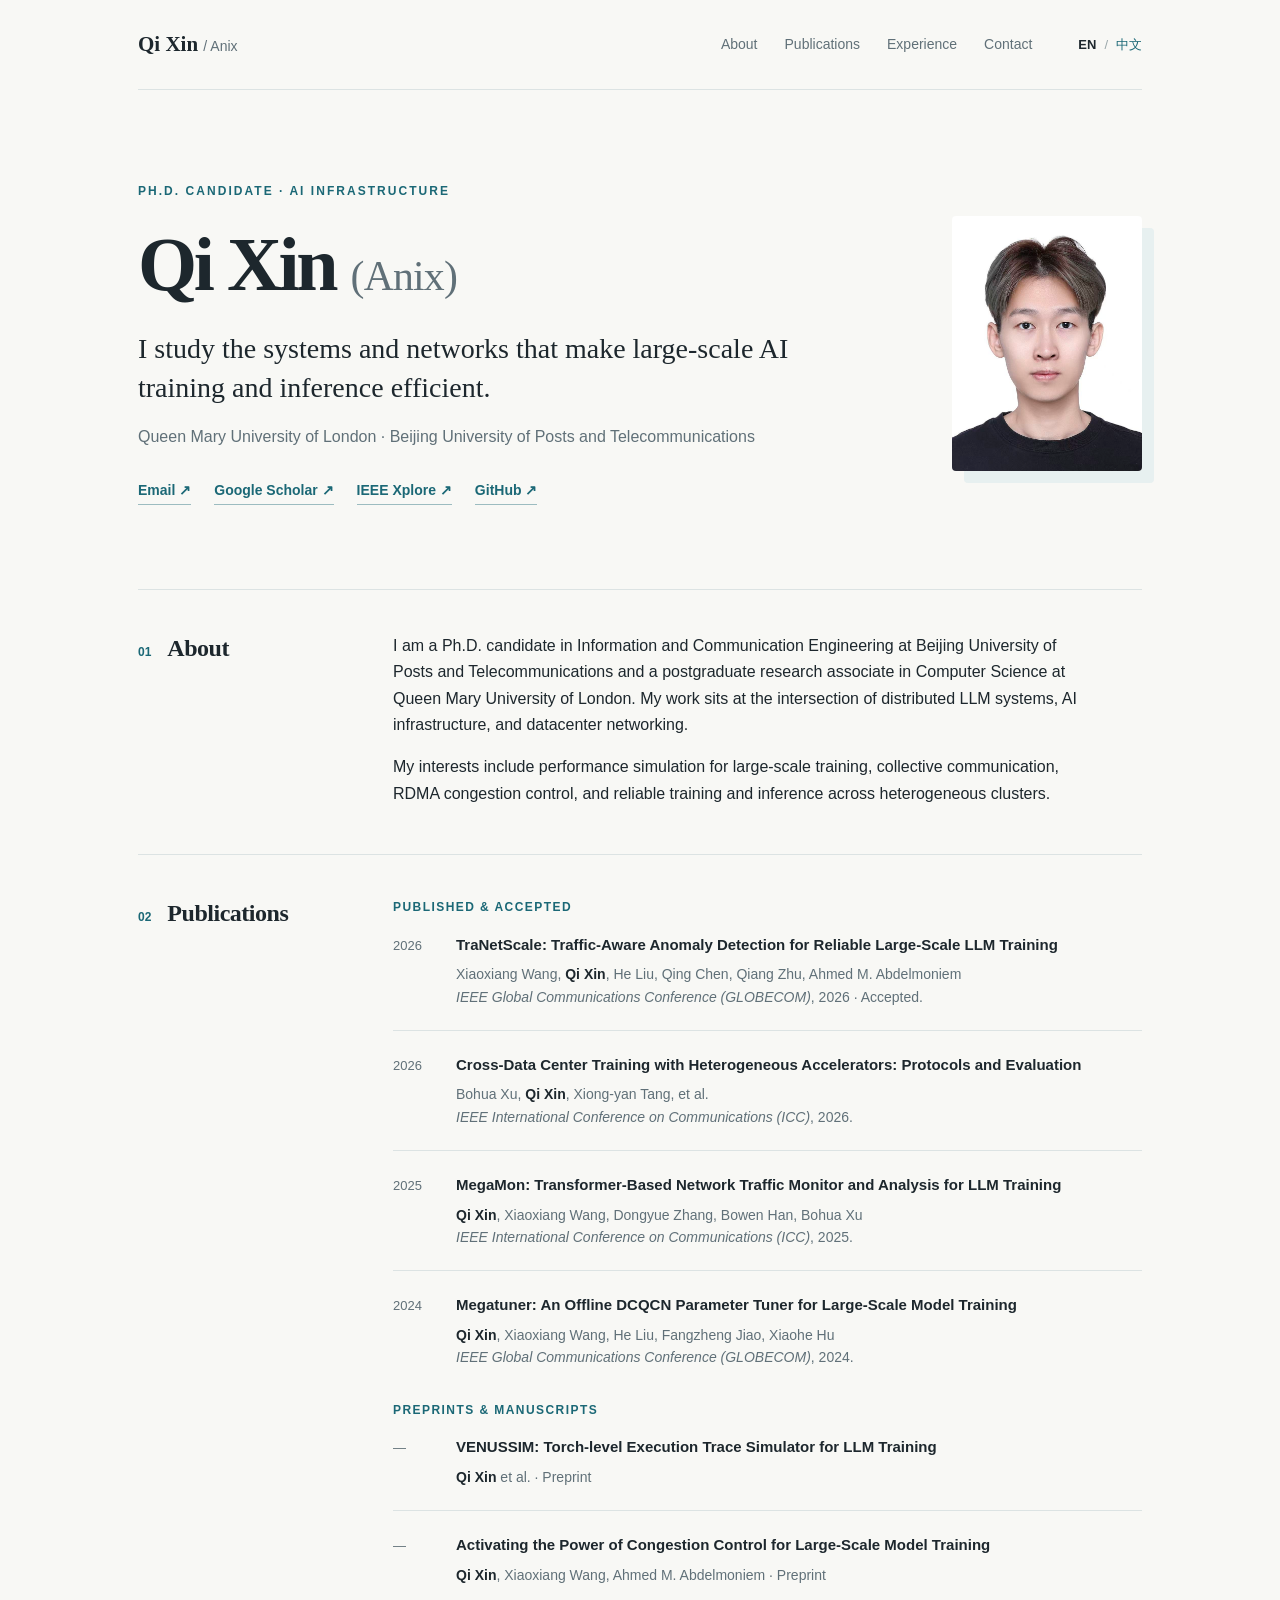
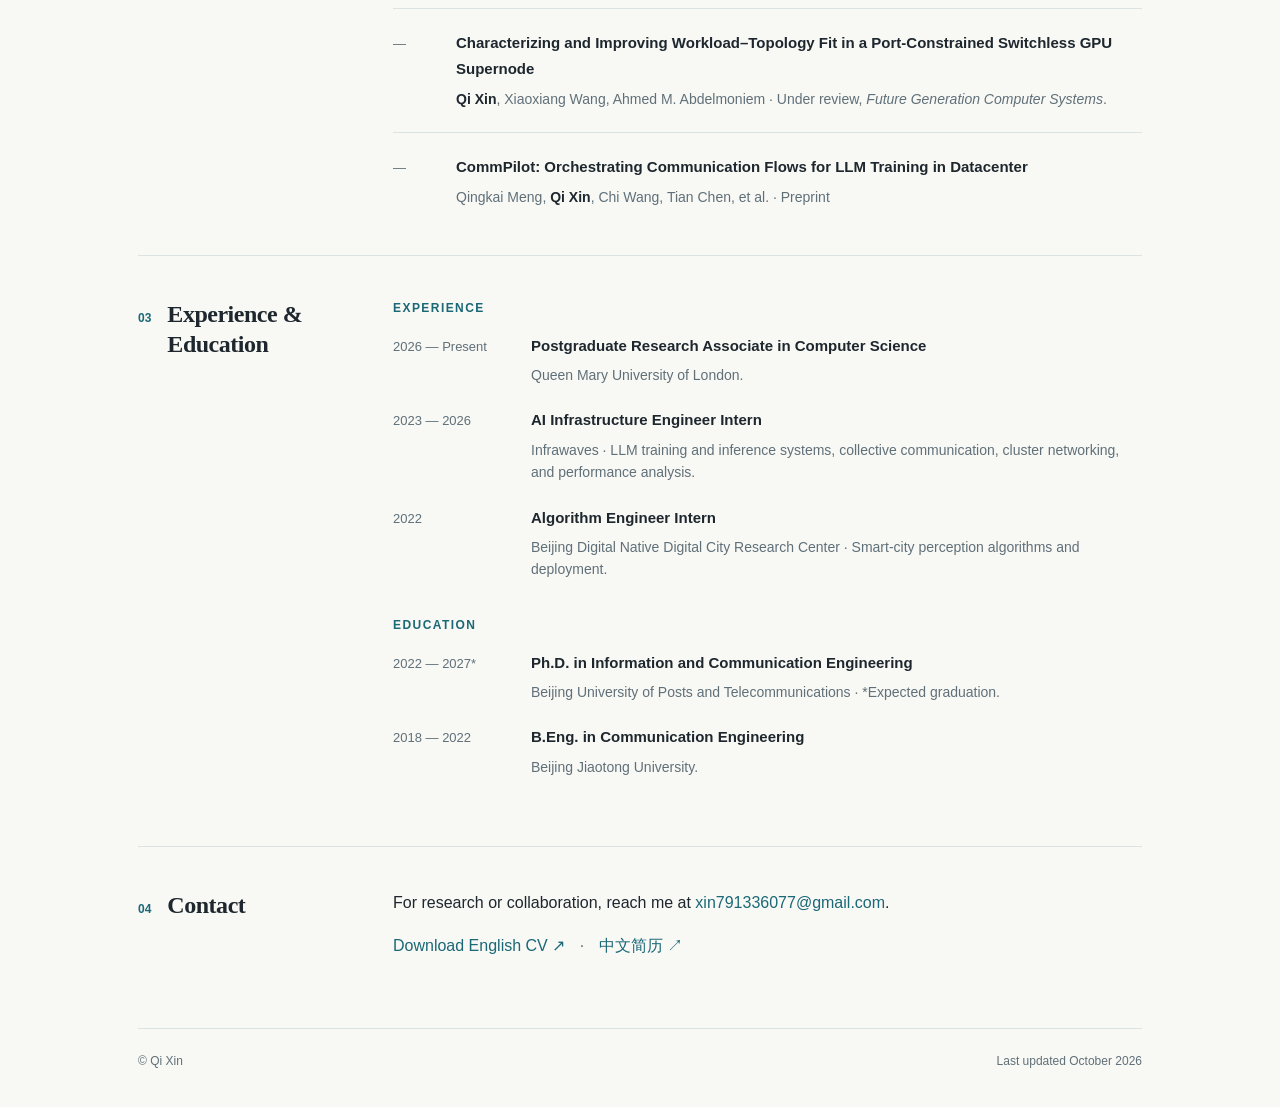
==== index.html @ e068585d "Update publication titles and add TraNetScale" ====
<!doctype html>
<html lang="en">
<head>
  <meta charset="utf-8">
  <meta name="viewport" content="width=device-width, initial-scale=1">
  <meta name="description" content="Qi Xin (Anix) — Ph.D. candidate working on distributed LLM systems, AI infrastructure, and datacenter networking.">
  <meta name="theme-color" content="#f8f8f5">
  <title>Qi Xin (Anix) · Academic Homepage</title>
  <link rel="stylesheet" href="styles.css">
  <link rel="alternate" hreflang="zh-CN" href="zh/">
</head>
<body>
  <div class="site-shell">
    <header class="site-header">
      <a class="wordmark" href="#top">Qi Xin <span>/ Anix</span></a>
      <nav aria-label="Main navigation">
        <a href="#about">About</a><a href="#publications">Publications</a><a href="#experience">Experience</a><a href="#contact">Contact</a>
      </nav>
      <div class="language" aria-label="Language"><span aria-current="page">EN</span><span class="divider">/</span><a href="zh/">中文</a></div>
    </header>

    <main id="top">
      <section class="hero" aria-labelledby="hero-title">
        <div class="hero-copy">
          <p class="eyebrow">Ph.D. Candidate · AI Infrastructure</p>
          <h1 id="hero-title">Qi Xin <span>(Anix)</span></h1>
          <p class="lead">I study the systems and networks that make large-scale AI training and inference efficient.</p>
          <p class="affiliation">Queen Mary University of London · Beijing University of Posts and Telecommunications</p>
          <div class="hero-links">
            <a href="mailto:xin791336077@gmail.com">Email <span aria-hidden="true">↗</span></a>
            <a href="https://scholar.google.com/citations?user=Y4ExJKsAAAAJ" target="_blank" rel="noopener noreferrer">Google Scholar <span aria-hidden="true">↗</span></a>
            <a href="https://ieeexplore.ieee.org/author/37402174200" target="_blank" rel="noopener noreferrer">IEEE Xplore <span aria-hidden="true">↗</span></a>
            <a href="https://github.com/xinqi1003" target="_blank" rel="noopener noreferrer">GitHub <span aria-hidden="true">↗</span></a>
          </div>
        </div>
        <img class="portrait" src="assets/profile_photo.jpg" alt="Portrait of Qi Xin" width="260" height="350">
      </section>

      <section id="about" class="content-section" aria-labelledby="about-title">
        <div class="section-label"><span>01</span><h2 id="about-title">About</h2></div>
        <div class="section-body prose">
          <p>I am a Ph.D. candidate in Information and Communication Engineering at Beijing University of Posts and Telecommunications and a postgraduate research associate in Computer Science at Queen Mary University of London. My work sits at the intersection of distributed LLM systems, AI infrastructure, and datacenter networking.</p>
          <p>My interests include performance simulation for large-scale training, collective communication, RDMA congestion control, and reliable training and inference across heterogeneous clusters.</p>
        </div>
      </section>

      <section id="publications" class="content-section" aria-labelledby="publications-title">
        <div class="section-label"><span>02</span><h2 id="publications-title">Publications</h2></div>
        <div class="section-body">
          <h3 class="subheading">Published &amp; accepted</h3>
          <ol class="publication-list">
            <li><span class="publication-year">2026</span><div><strong>TraNetScale: Traffic-Aware Anomaly Detection for Reliable Large-Scale LLM Training</strong><p>Xiaoxiang Wang, <b>Qi Xin</b>, He Liu, Qing Chen, Qiang Zhu, Ahmed M. Abdelmoniem<br><em>IEEE Global Communications Conference (GLOBECOM)</em>, 2026 · Accepted.</p></div></li>
            <li><span class="publication-year">2026</span><div><strong>Cross-Data Center Training with Heterogeneous Accelerators: Protocols and Evaluation</strong><p>Bohua Xu, <b>Qi Xin</b>, Xiong-yan Tang, et al.<br><em>IEEE International Conference on Communications (ICC)</em>, 2026.</p></div></li>
            <li><span class="publication-year">2025</span><div><strong>MegaMon: Transformer-Based Network Traffic Monitor and Analysis for LLM Training</strong><p><b>Qi Xin</b>, Xiaoxiang Wang, Dongyue Zhang, Bowen Han, Bohua Xu<br><em>IEEE International Conference on Communications (ICC)</em>, 2025.</p></div></li>
            <li><span class="publication-year">2024</span><div><strong>Megatuner: An Offline DCQCN Parameter Tuner for Large-Scale Model Training</strong><p><b>Qi Xin</b>, Xiaoxiang Wang, He Liu, Fangzheng Jiao, Xiaohe Hu<br><em>IEEE Global Communications Conference (GLOBECOM)</em>, 2024.</p></div></li>
          </ol>
          <h3 class="subheading">Preprints &amp; manuscripts</h3>
          <ol class="publication-list">
            <li><span class="publication-year">—</span><div><strong>VENUSSIM: Torch-level Execution Trace Simulator for LLM Training</strong><p><b>Qi Xin</b> et al. · Preprint</p></div></li>
            <li><span class="publication-year">—</span><div><strong>Activating the Power of Congestion Control for Large-Scale Model Training</strong><p><b>Qi Xin</b>, Xiaoxiang Wang, Ahmed M. Abdelmoniem · Preprint</p></div></li>
            <li><span class="publication-year">—</span><div><strong>Characterizing and Improving Workload–Topology Fit in a Port-Constrained Switchless GPU Supernode</strong><p><b>Qi Xin</b>, Xiaoxiang Wang, Ahmed M. Abdelmoniem · Under review, <em>Future Generation Computer Systems</em>.</p></div></li>
            <li><span class="publication-year">—</span><div><strong>CommPilot: Orchestrating Communication Flows for LLM Training in Datacenter</strong><p>Qingkai Meng, <b>Qi Xin</b>, Chi Wang, Tian Chen, et al. · Preprint</p></div></li>
          </ol>
        </div>
      </section>

      <section id="experience" class="content-section" aria-labelledby="experience-title">
        <div class="section-label"><span>03</span><h2 id="experience-title">Experience &amp; Education</h2></div>
        <div class="section-body timeline">
          <h3 class="subheading">Experience</h3>
          <div class="timeline-item"><span class="date">2026 — Present</span><div><strong>Postgraduate Research Associate in Computer Science</strong><p>Queen Mary University of London.</p></div></div>
          <div class="timeline-item"><span class="date">2023 — 2026</span><div><strong>AI Infrastructure Engineer Intern</strong><p>Infrawaves · LLM training and inference systems, collective communication, cluster networking, and performance analysis.</p></div></div>
          <div class="timeline-item"><span class="date">2022</span><div><strong>Algorithm Engineer Intern</strong><p>Beijing Digital Native Digital City Research Center · Smart-city perception algorithms and deployment.</p></div></div>
          <h3 class="subheading education-heading">Education</h3>
          <div class="timeline-item"><span class="date">2022 — 2027*</span><div><strong>Ph.D. in Information and Communication Engineering</strong><p>Beijing University of Posts and Telecommunications · *Expected graduation.</p></div></div>
          <div class="timeline-item"><span class="date">2018 — 2022</span><div><strong>B.Eng. in Communication Engineering</strong><p>Beijing Jiaotong University.</p></div></div>
        </div>
      </section>

      <section id="contact" class="content-section contact-section" aria-labelledby="contact-title">
        <div class="section-label"><span>04</span><h2 id="contact-title">Contact</h2></div>
        <div class="section-body prose"><p>For research or collaboration, reach me at <a href="mailto:xin791336077@gmail.com">xin791336077@gmail.com</a>.</p><p><a href="assets/Qi_Xin_CV.pdf" download>Download English CV ↗</a> <span class="link-separator">·</span> <a href="assets/CV_CN.pdf" download>中文简历 ↗</a></p></div>
      </section>
    </main>

    <footer><span>© Qi Xin</span><span>Last updated October 2026</span></footer>
  </div>
</body>
</html>
---- styles.css ----
:root{--paper:#f8f8f5;--ink:#1d272d;--muted:#607078;--line:#dce3e3;--accent:#1b6876;--accent-light:#e7f0f0}
*{box-sizing:border-box}
html{scroll-behavior:smooth}
body{margin:0;background:var(--paper);color:var(--ink);font-family:Inter,"Segoe UI","PingFang SC","Microsoft YaHei",sans-serif;font-size:16px;line-height:1.65;-webkit-font-smoothing:antialiased}
a{color:var(--accent);text-decoration:none;text-underline-offset:4px}
a:hover{text-decoration:underline}
a:focus-visible{outline:2px solid var(--accent);outline-offset:4px;border-radius:2px}
.site-shell{max-width:1100px;margin:auto;padding:0 48px}
.site-header{min-height:90px;display:flex;align-items:center;gap:42px;border-bottom:1px solid var(--line)}
.wordmark{font-family:Georgia,"Noto Serif SC","Songti SC",serif;font-size:21px;font-weight:700;color:var(--ink);white-space:nowrap}.wordmark span{font-family:Inter,"Segoe UI",sans-serif;color:var(--muted);font-size:14px;font-weight:400}
nav{display:flex;gap:27px;margin-left:auto}nav a{color:var(--muted);font-size:14px}.language{display:flex;align-items:center;gap:8px;margin-left:4px;font-size:13px;white-space:nowrap}.language span[aria-current]{font-weight:700;color:var(--ink)}.divider{color:#9aa7aa}
.hero{display:grid;grid-template-columns:minmax(0,1fr) 190px;gap:55px;align-items:center;padding:92px 0 84px}.eyebrow{text-transform:uppercase;letter-spacing:.17em;font-size:12px;font-weight:700;color:var(--accent);margin:0 0 20px}.hero h1{font-family:Georgia,"Noto Serif SC","Songti SC",serif;font-size:clamp(48px,6vw,76px);line-height:1.12;letter-spacing:-.045em;margin:0 0 22px}.hero h1 span{font-size:.55em;letter-spacing:-.02em;font-weight:400;color:var(--muted);white-space:nowrap}.lead{font-family:Georgia,"Noto Serif SC","Songti SC",serif;font-size:clamp(21px,2.5vw,28px);line-height:1.4;max-width:680px;margin:0 0 17px}.affiliation{color:var(--muted);margin:0 0 28px}.hero-links{display:flex;flex-wrap:wrap;gap:11px 23px;font-size:14px;font-weight:600}.hero-links a{border-bottom:1px solid #9cbcc0;padding-bottom:2px}.portrait{width:190px;height:255px;object-fit:cover;object-position:center 25%;border-radius:4px;box-shadow:12px 12px 0 var(--accent-light)}
.content-section{display:grid;grid-template-columns:210px minmax(0,1fr);gap:45px;padding:43px 0 47px;border-top:1px solid var(--line);scroll-margin-top:22px}.section-label{display:flex;align-items:baseline;gap:16px}.section-label>span{font-size:12px;color:var(--accent);font-weight:700}.section-label h2{font-family:Georgia,"Noto Serif SC","Songti SC",serif;font-size:24px;line-height:1.25;letter-spacing:-.02em;margin:0}.section-body{min-width:0}.prose p{max-width:690px;margin:0 0 16px}.prose p:last-child{margin-bottom:0}.subheading{font-size:12px;text-transform:uppercase;letter-spacing:.12em;color:var(--accent);margin:0 0 14px}.publication-list{list-style:none;margin:0 0 32px;padding:0}.publication-list:last-child{margin-bottom:0}.publication-list li{display:grid;grid-template-columns:46px minmax(0,1fr);gap:17px;padding:0 0 22px;margin-bottom:21px;border-bottom:1px solid var(--line)}.publication-list li:last-child{border-bottom:0;margin-bottom:0;padding-bottom:0}.publication-year,.date{font-size:13px;color:var(--muted);padding-top:3px}.publication-list strong,.timeline-item strong{font-size:15px;line-height:1.45}.publication-list p,.timeline-item p{font-size:14px;color:var(--muted);line-height:1.6;margin:5px 0 0}.publication-list b{color:var(--ink)}.timeline-item{display:grid;grid-template-columns:120px minmax(0,1fr);gap:18px;margin-bottom:21px}.education-heading{margin-top:35px}.link-separator{color:var(--muted);padding:0 10px}.contact-section{padding-bottom:69px}footer{display:flex;justify-content:space-between;gap:20px;padding:23px 0 35px;border-top:1px solid var(--line);color:var(--muted);font-size:12px}
@media(max-width:760px){.site-shell{padding:0 23px}.site-header{min-height:74px;flex-wrap:wrap;column-gap:12px;row-gap:0;padding:13px 0}.wordmark{font-size:19px}nav{order:3;overflow-x:auto;width:100%;gap:22px;margin:9px 0 0;padding-bottom:2px}nav a{white-space:nowrap}.language{margin-left:auto}.hero{grid-template-columns:minmax(0,1fr) 100px;gap:22px;padding:67px 0 56px}.hero h1{font-size:clamp(39px,8vw,58px)}.hero h1 span{display:block;font-size:.44em;margin-top:6px}.lead{font-size:20px}.portrait{width:100px;height:135px;box-shadow:6px 6px 0 var(--accent-light)}.content-section{grid-template-columns:1fr;gap:20px;padding:33px 0 39px}.section-label h2{font-size:22px}}
@media(max-width:480px){.hero{grid-template-columns:1fr}.portrait{grid-row:1;width:94px;height:120px;justify-self:start}.hero h1 span{display:inline;font-size:.5em}.hero-links{gap:8px 18px}.timeline-item{grid-template-columns:1fr;gap:2px}.publication-list li{grid-template-columns:40px 1fr;gap:12px}footer{flex-direction:column;gap:4px}}
@media(prefers-reduced-motion:reduce){html{scroll-behavior:auto}}
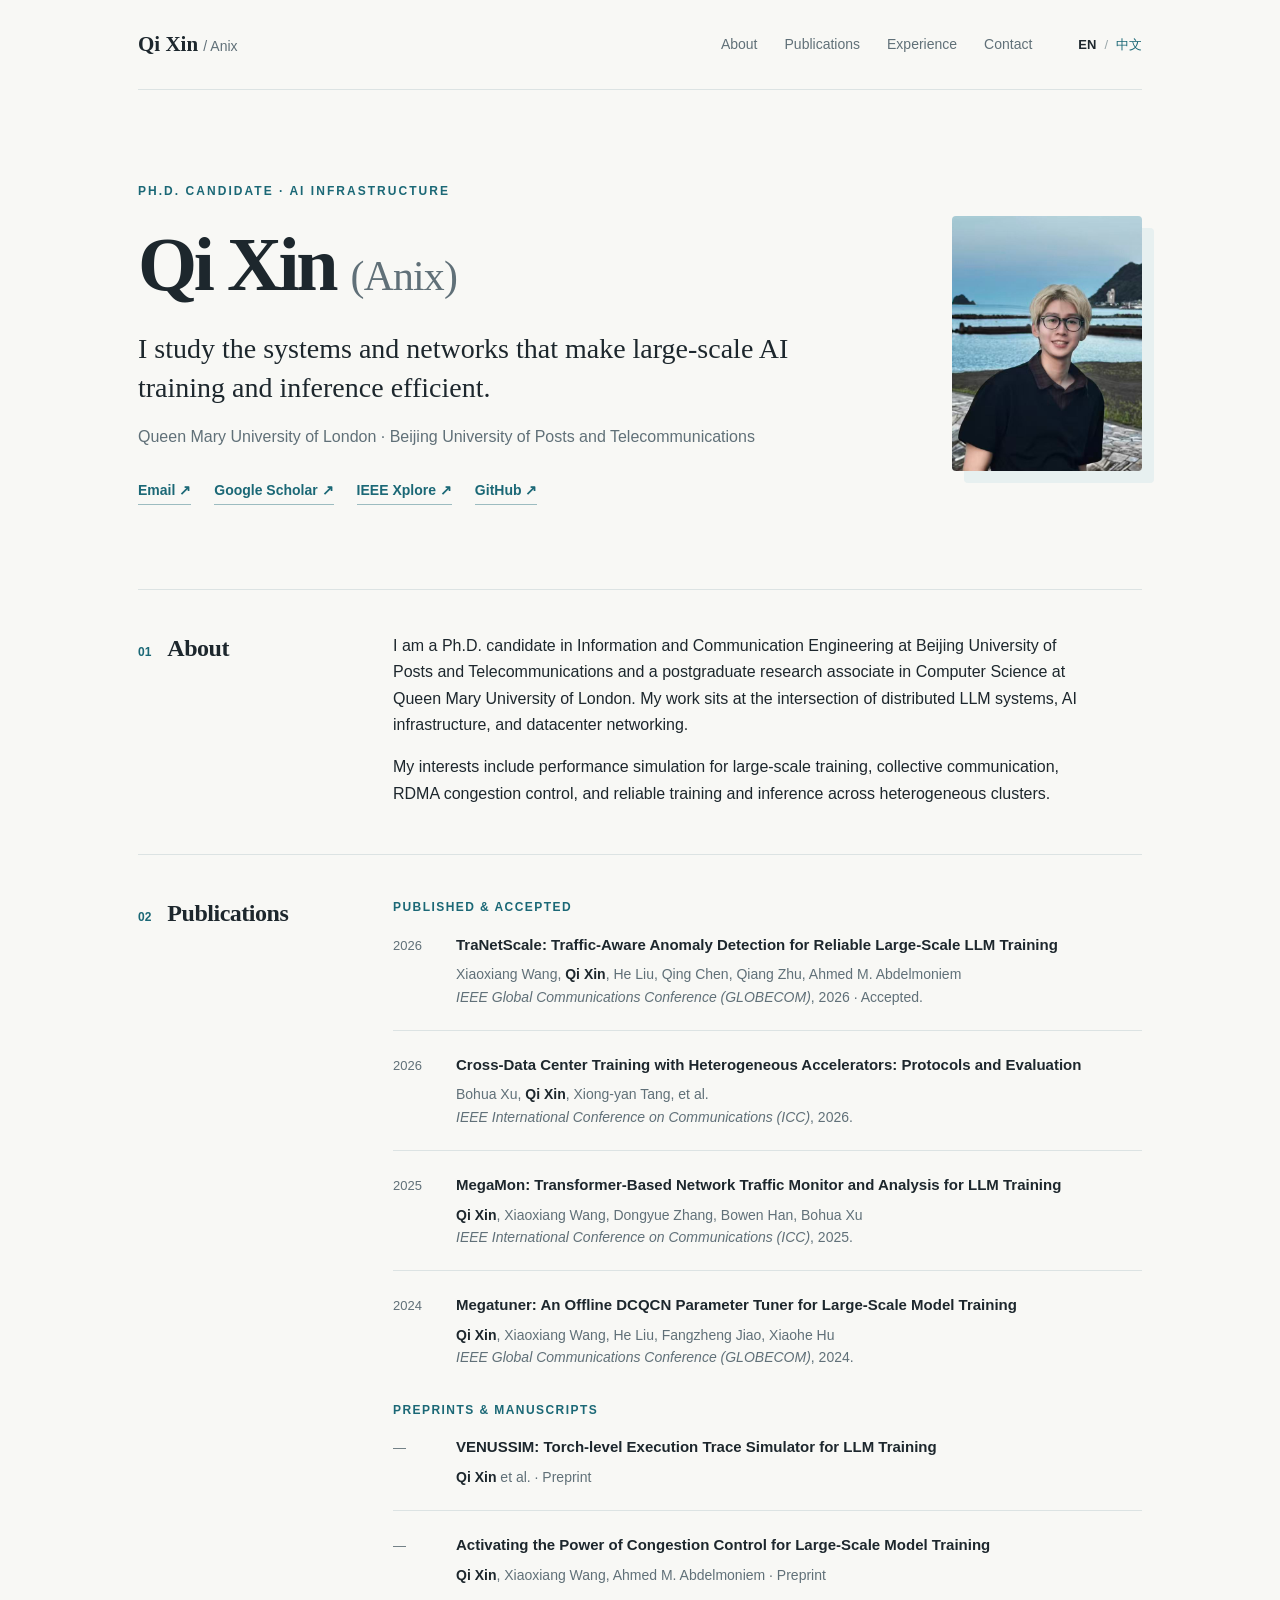
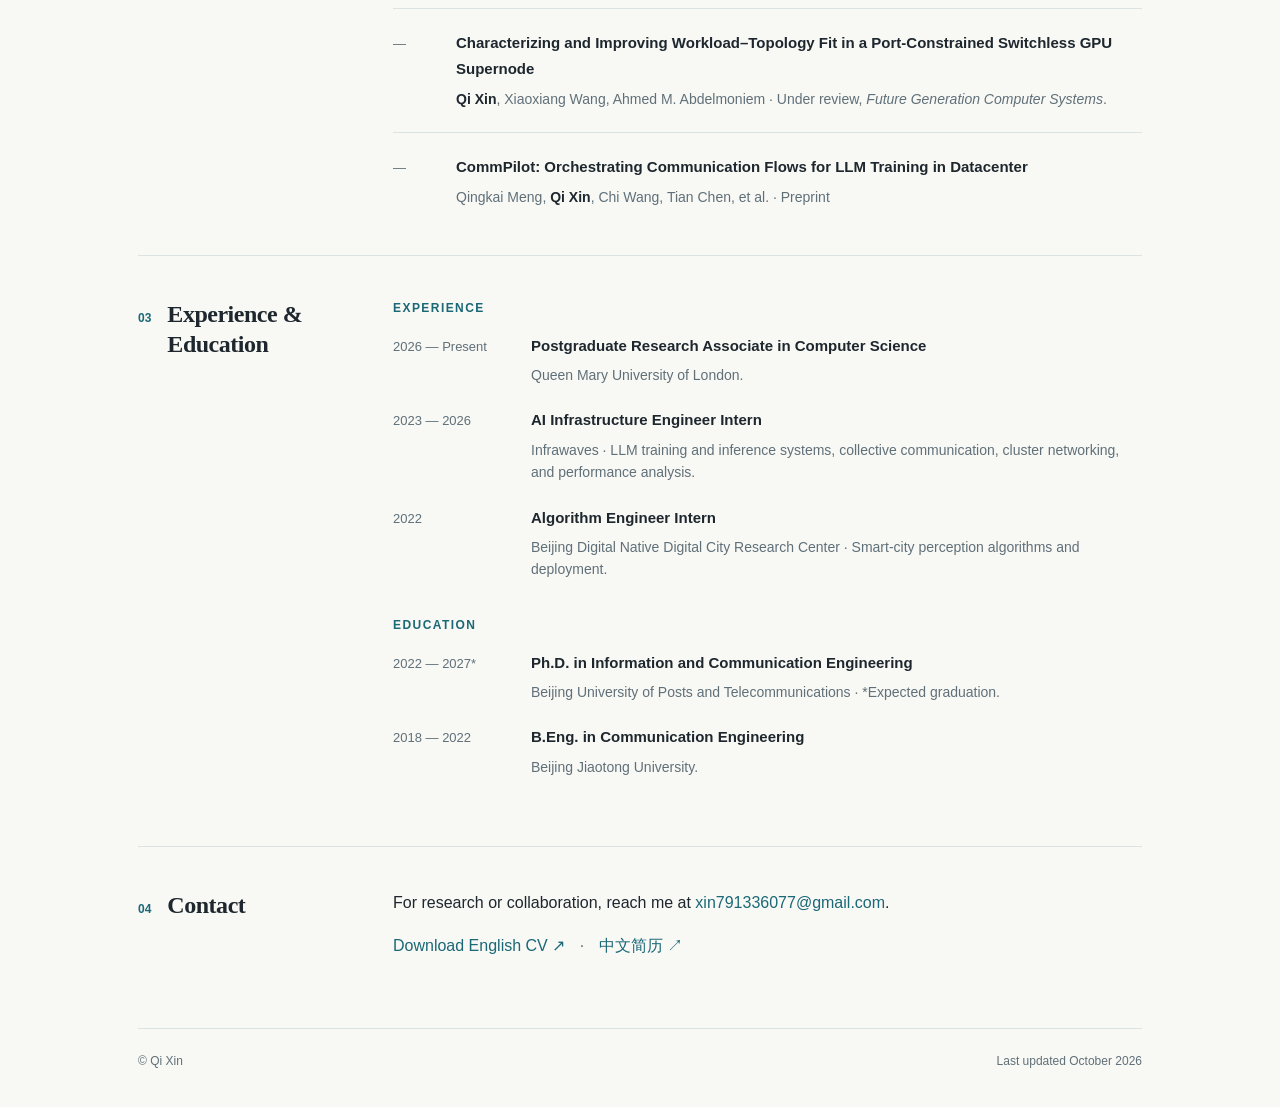
==== commit 16fa0d97: "Update homepage portrait" ====
--- a/index.html
+++ b/index.html
@@ -33,7 +33,7 @@
             <a href="https://github.com/xinqi1003" target="_blank" rel="noopener noreferrer">GitHub <span aria-hidden="true">↗</span></a>
           </div>
         </div>
-        <img class="portrait" src="assets/profile_photo.jpg" alt="Portrait of Qi Xin" width="260" height="350">
+        <div class="portrait-frame"><img class="portrait" src="assets/profile_photo.jpg?v=20261005" alt="Portrait of Qi Xin" width="260" height="350"></div>
       </section>
 
       <section id="about" class="content-section" aria-labelledby="about-title">
--- a/styles.css
+++ b/styles.css
@@ -14,3 +14,7 @@
 @media(max-width:760px){.site-shell{padding:0 23px}.site-header{min-height:74px;flex-wrap:wrap;column-gap:12px;row-gap:0;padding:13px 0}.wordmark{font-size:19px}nav{order:3;overflow-x:auto;width:100%;gap:22px;margin:9px 0 0;padding-bottom:2px}nav a{white-space:nowrap}.language{margin-left:auto}.hero{grid-template-columns:minmax(0,1fr) 100px;gap:22px;padding:67px 0 56px}.hero h1{font-size:clamp(39px,8vw,58px)}.hero h1 span{display:block;font-size:.44em;margin-top:6px}.lead{font-size:20px}.portrait{width:100px;height:135px;box-shadow:6px 6px 0 var(--accent-light)}.content-section{grid-template-columns:1fr;gap:20px;padding:33px 0 39px}.section-label h2{font-size:22px}}
 @media(max-width:480px){.hero{grid-template-columns:1fr}.portrait{grid-row:1;width:94px;height:120px;justify-self:start}.hero h1 span{display:inline;font-size:.5em}.hero-links{gap:8px 18px}.timeline-item{grid-template-columns:1fr;gap:2px}.publication-list li{grid-template-columns:40px 1fr;gap:12px}footer{flex-direction:column;gap:4px}}
 @media(prefers-reduced-motion:reduce){html{scroll-behavior:auto}}
+.portrait-frame{width:190px;height:255px;overflow:hidden;border-radius:4px;box-shadow:12px 12px 0 var(--accent-light)}
+.portrait-frame .portrait{display:block;width:100%;height:100%;object-fit:cover;object-position:center;transform:scale(1.55);transform-origin:50% 42%;border-radius:0;box-shadow:none}
+@media(max-width:760px){.portrait-frame{width:100px;height:135px;box-shadow:6px 6px 0 var(--accent-light)}}
+@media(max-width:480px){.portrait-frame{grid-row:1;width:94px;height:120px;justify-self:start}}
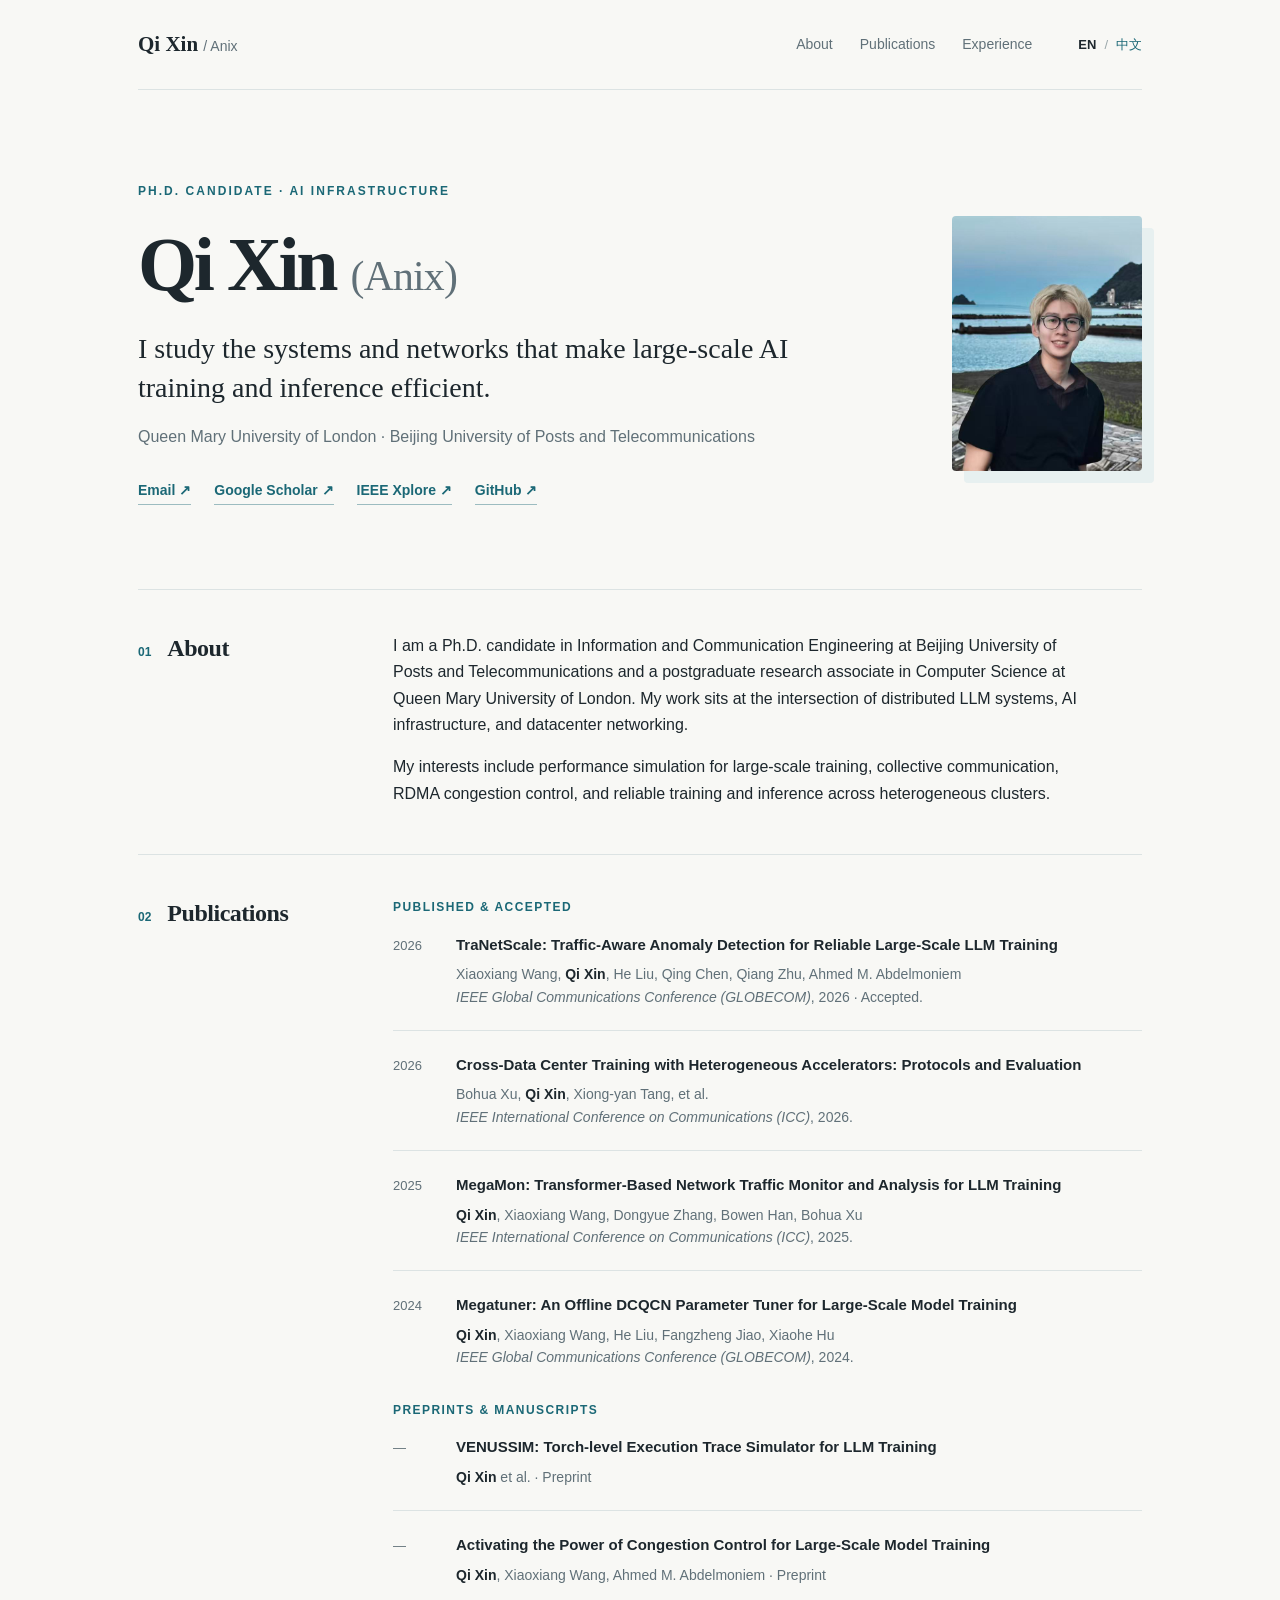
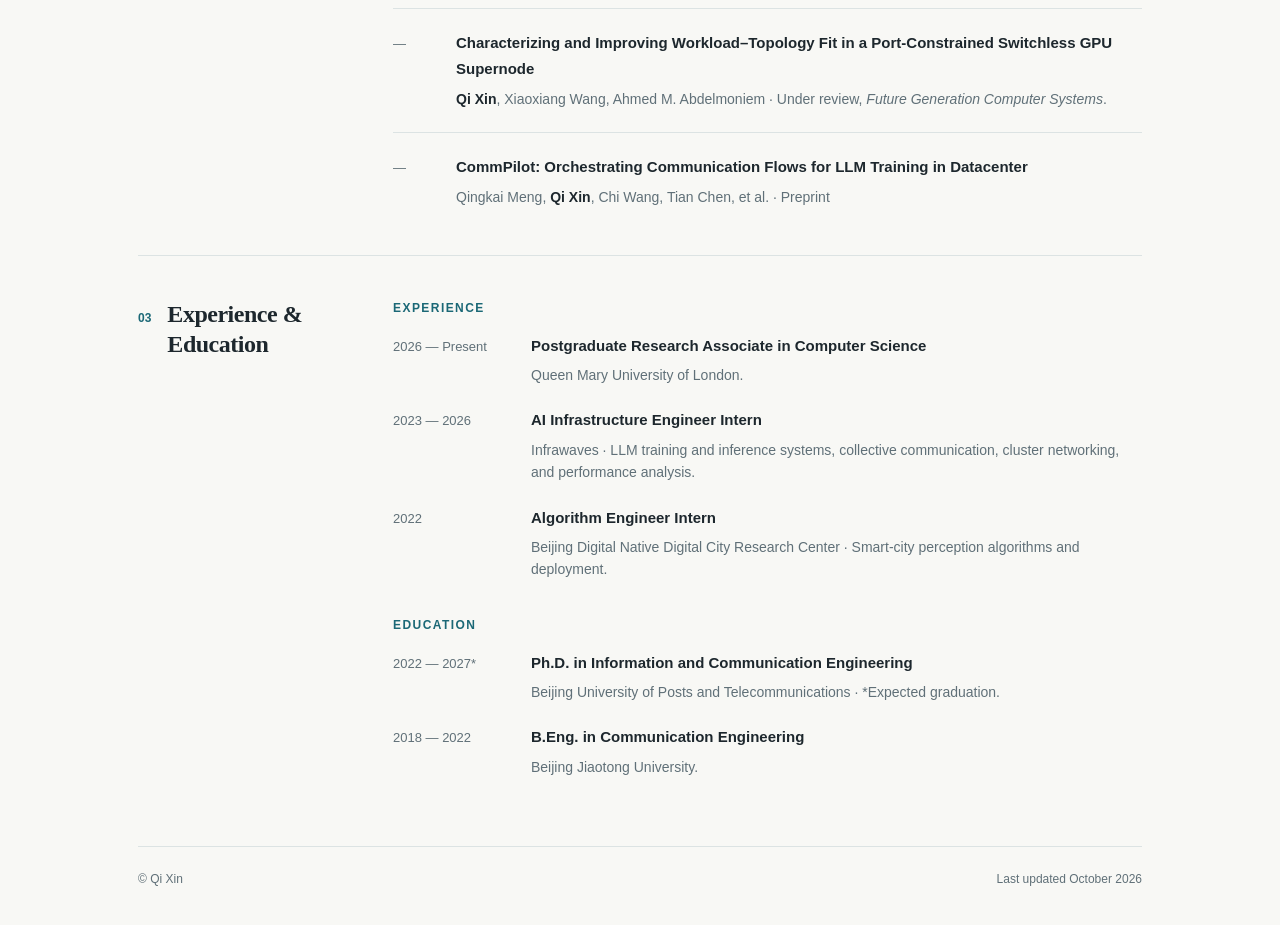
==== commit b4835f40: "Remove contact section from homepage" ====
--- a/index.html
+++ b/index.html
@@ -14,7 +14,7 @@
     <header class="site-header">
       <a class="wordmark" href="#top">Qi Xin <span>/ Anix</span></a>
       <nav aria-label="Main navigation">
-        <a href="#about">About</a><a href="#publications">Publications</a><a href="#experience">Experience</a><a href="#contact">Contact</a>
+        <a href="#about">About</a><a href="#publications">Publications</a><a href="#experience">Experience</a>
       </nav>
       <div class="language" aria-label="Language"><span aria-current="page">EN</span><span class="divider">/</span><a href="zh/">中文</a></div>
     </header>
@@ -77,10 +77,6 @@
         </div>
       </section>
 
-      <section id="contact" class="content-section contact-section" aria-labelledby="contact-title">
-        <div class="section-label"><span>04</span><h2 id="contact-title">Contact</h2></div>
-        <div class="section-body prose"><p>For research or collaboration, reach me at <a href="mailto:xin791336077@gmail.com">xin791336077@gmail.com</a>.</p><p><a href="assets/Qi_Xin_CV.pdf" download>Download English CV ↗</a> <span class="link-separator">·</span> <a href="assets/CV_CN.pdf" download>中文简历 ↗</a></p></div>
-      </section>
     </main>
 
     <footer><span>© Qi Xin</span><span>Last updated October 2026</span></footer>
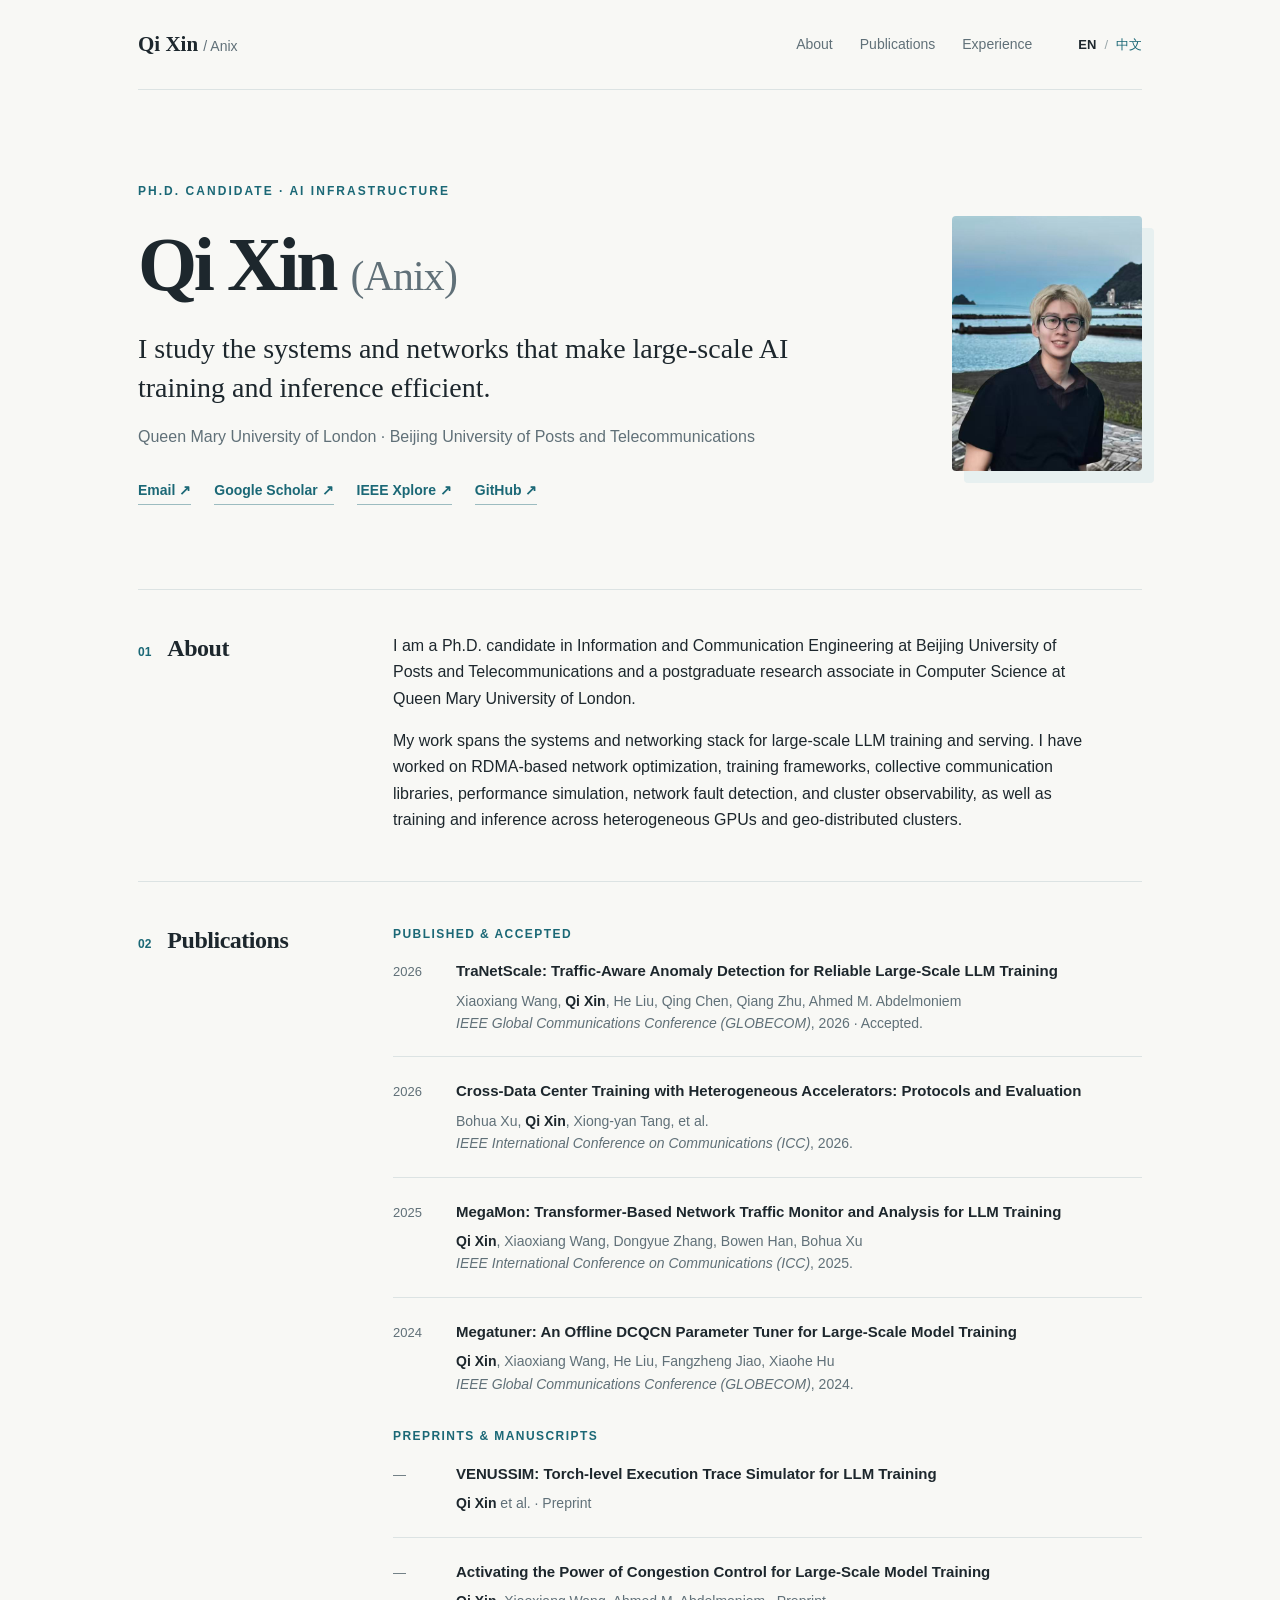
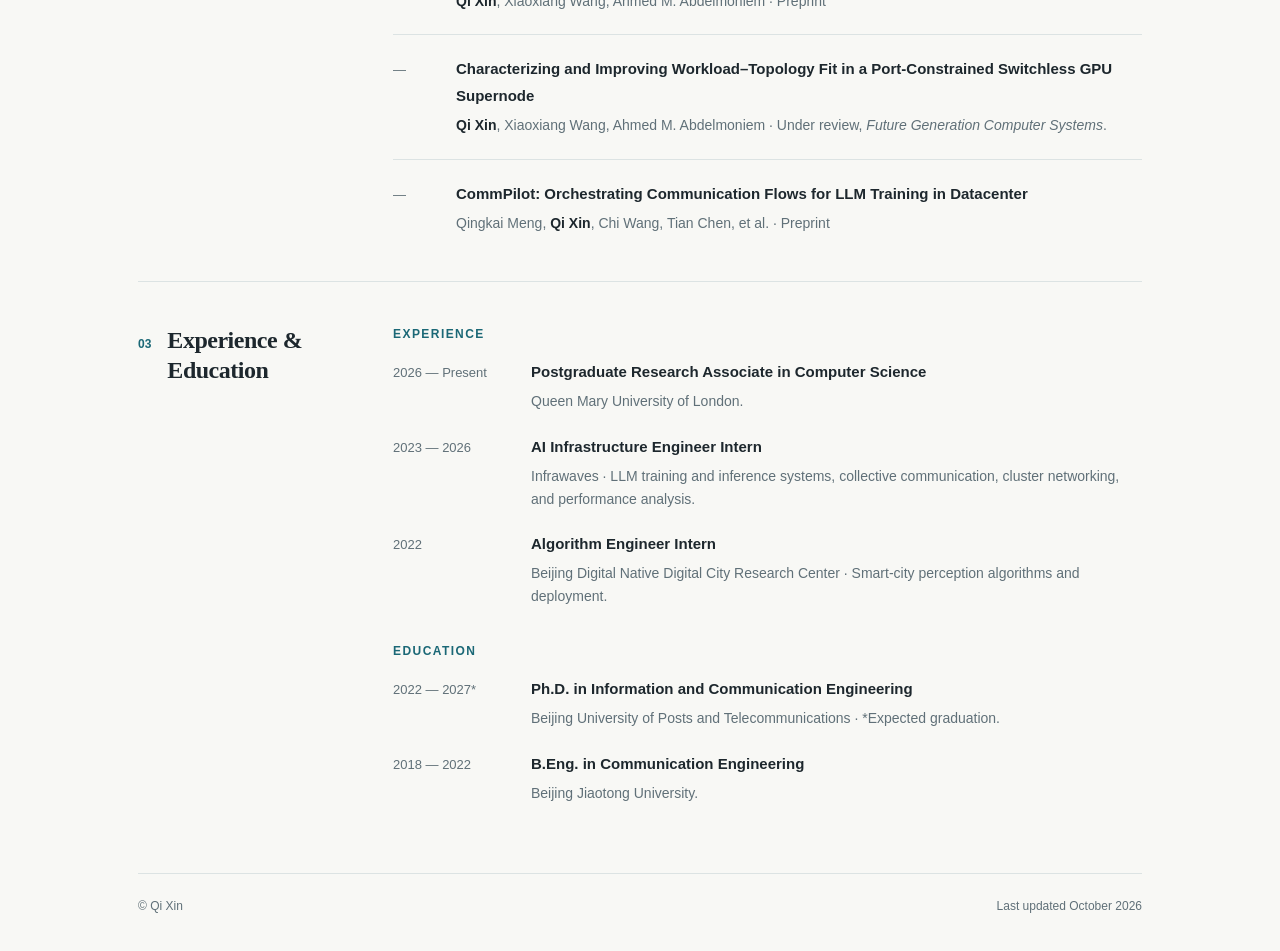
==== commit d56338cd: "Update bilingual research focus with network fault detection" ====
--- a/index.html
+++ b/index.html
@@ -39,8 +39,8 @@
       <section id="about" class="content-section" aria-labelledby="about-title">
         <div class="section-label"><span>01</span><h2 id="about-title">About</h2></div>
         <div class="section-body prose">
-          <p>I am a Ph.D. candidate in Information and Communication Engineering at Beijing University of Posts and Telecommunications and a postgraduate research associate in Computer Science at Queen Mary University of London. My work sits at the intersection of distributed LLM systems, AI infrastructure, and datacenter networking.</p>
-          <p>My interests include performance simulation for large-scale training, collective communication, RDMA congestion control, and reliable training and inference across heterogeneous clusters.</p>
+          <p>I am a Ph.D. candidate in Information and Communication Engineering at Beijing University of Posts and Telecommunications and a postgraduate research associate in Computer Science at Queen Mary University of London.</p>
+          <p>My work spans the systems and networking stack for large-scale LLM training and serving. I have worked on RDMA-based network optimization, training frameworks, collective communication libraries, performance simulation, network fault detection, and cluster observability, as well as training and inference across heterogeneous GPUs and geo-distributed clusters.</p>
         </div>
       </section>
 
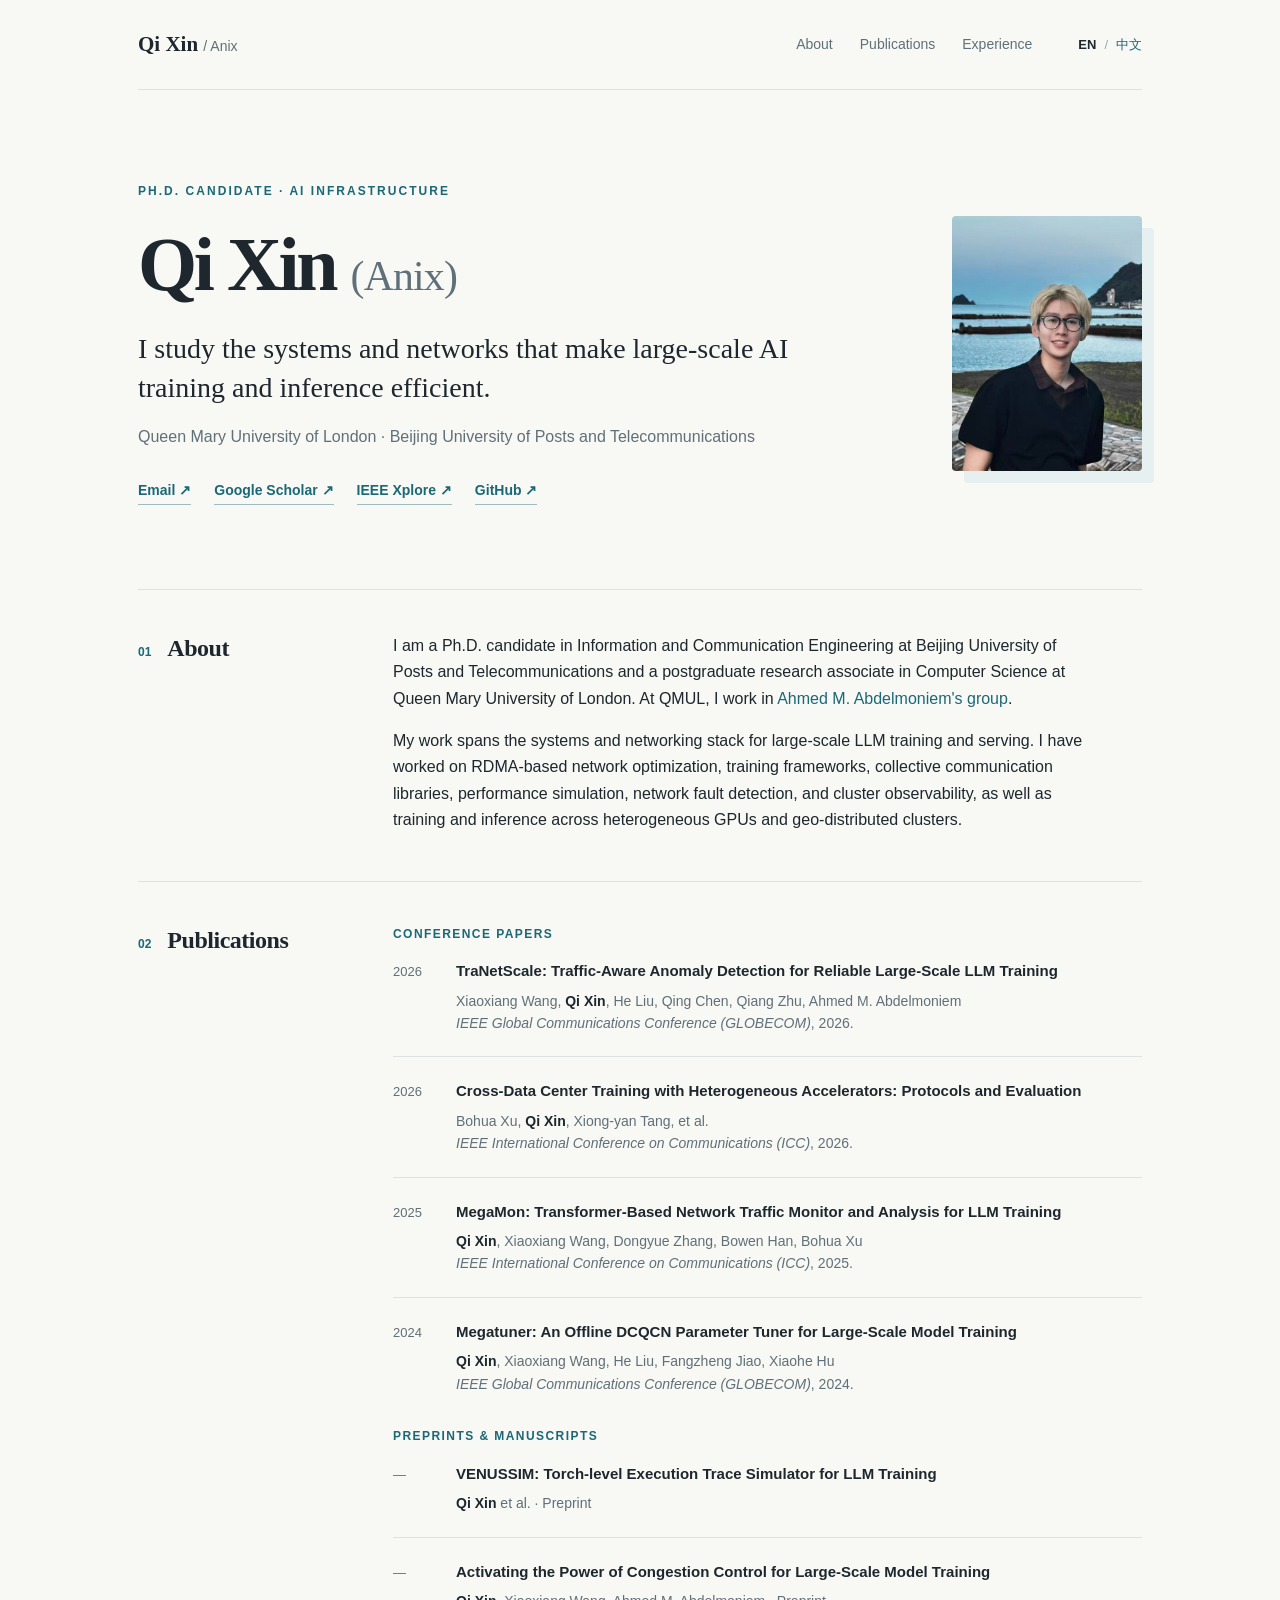
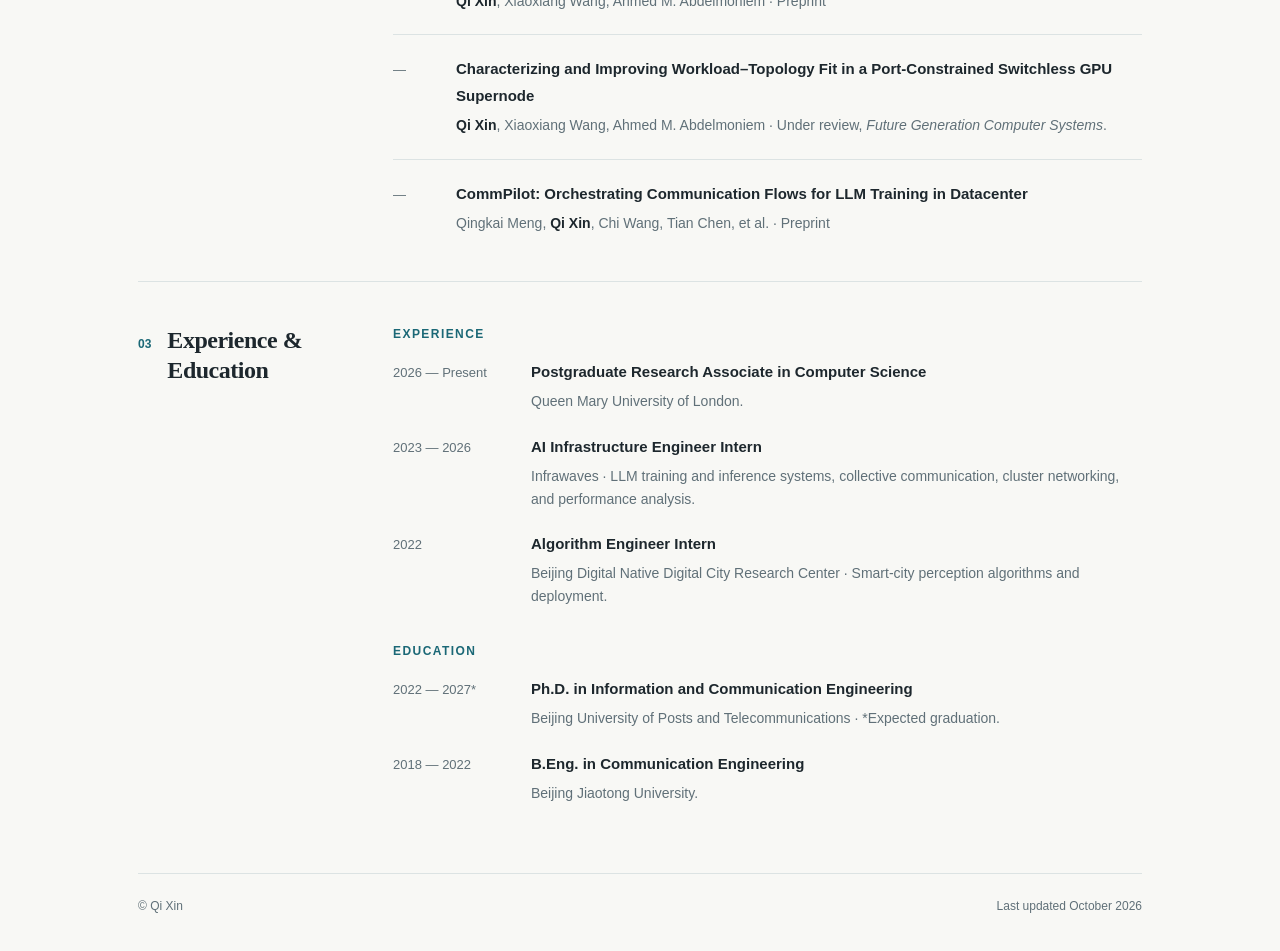
==== commit f87eb8fe: "Link current group and remove accepted labels" ====
--- a/index.html
+++ b/index.html
@@ -39,7 +39,7 @@
       <section id="about" class="content-section" aria-labelledby="about-title">
         <div class="section-label"><span>01</span><h2 id="about-title">About</h2></div>
         <div class="section-body prose">
-          <p>I am a Ph.D. candidate in Information and Communication Engineering at Beijing University of Posts and Telecommunications and a postgraduate research associate in Computer Science at Queen Mary University of London.</p>
+          <p>I am a Ph.D. candidate in Information and Communication Engineering at Beijing University of Posts and Telecommunications and a postgraduate research associate in Computer Science at Queen Mary University of London. At QMUL, I work in <a href="https://ahmedcs.github.io/" target="_blank" rel="noopener noreferrer">Ahmed M. Abdelmoniem's group</a>.</p>
           <p>My work spans the systems and networking stack for large-scale LLM training and serving. I have worked on RDMA-based network optimization, training frameworks, collective communication libraries, performance simulation, network fault detection, and cluster observability, as well as training and inference across heterogeneous GPUs and geo-distributed clusters.</p>
         </div>
       </section>
@@ -47,9 +47,9 @@
       <section id="publications" class="content-section" aria-labelledby="publications-title">
         <div class="section-label"><span>02</span><h2 id="publications-title">Publications</h2></div>
         <div class="section-body">
-          <h3 class="subheading">Published &amp; accepted</h3>
+          <h3 class="subheading">Conference papers</h3>
           <ol class="publication-list">
-            <li><span class="publication-year">2026</span><div><strong>TraNetScale: Traffic-Aware Anomaly Detection for Reliable Large-Scale LLM Training</strong><p>Xiaoxiang Wang, <b>Qi Xin</b>, He Liu, Qing Chen, Qiang Zhu, Ahmed M. Abdelmoniem<br><em>IEEE Global Communications Conference (GLOBECOM)</em>, 2026 · Accepted.</p></div></li>
+            <li><span class="publication-year">2026</span><div><strong>TraNetScale: Traffic-Aware Anomaly Detection for Reliable Large-Scale LLM Training</strong><p>Xiaoxiang Wang, <b>Qi Xin</b>, He Liu, Qing Chen, Qiang Zhu, Ahmed M. Abdelmoniem<br><em>IEEE Global Communications Conference (GLOBECOM)</em>, 2026.</p></div></li>
             <li><span class="publication-year">2026</span><div><strong>Cross-Data Center Training with Heterogeneous Accelerators: Protocols and Evaluation</strong><p>Bohua Xu, <b>Qi Xin</b>, Xiong-yan Tang, et al.<br><em>IEEE International Conference on Communications (ICC)</em>, 2026.</p></div></li>
             <li><span class="publication-year">2025</span><div><strong>MegaMon: Transformer-Based Network Traffic Monitor and Analysis for LLM Training</strong><p><b>Qi Xin</b>, Xiaoxiang Wang, Dongyue Zhang, Bowen Han, Bohua Xu<br><em>IEEE International Conference on Communications (ICC)</em>, 2025.</p></div></li>
             <li><span class="publication-year">2024</span><div><strong>Megatuner: An Offline DCQCN Parameter Tuner for Large-Scale Model Training</strong><p><b>Qi Xin</b>, Xiaoxiang Wang, He Liu, Fangzheng Jiao, Xiaohe Hu<br><em>IEEE Global Communications Conference (GLOBECOM)</em>, 2024.</p></div></li>
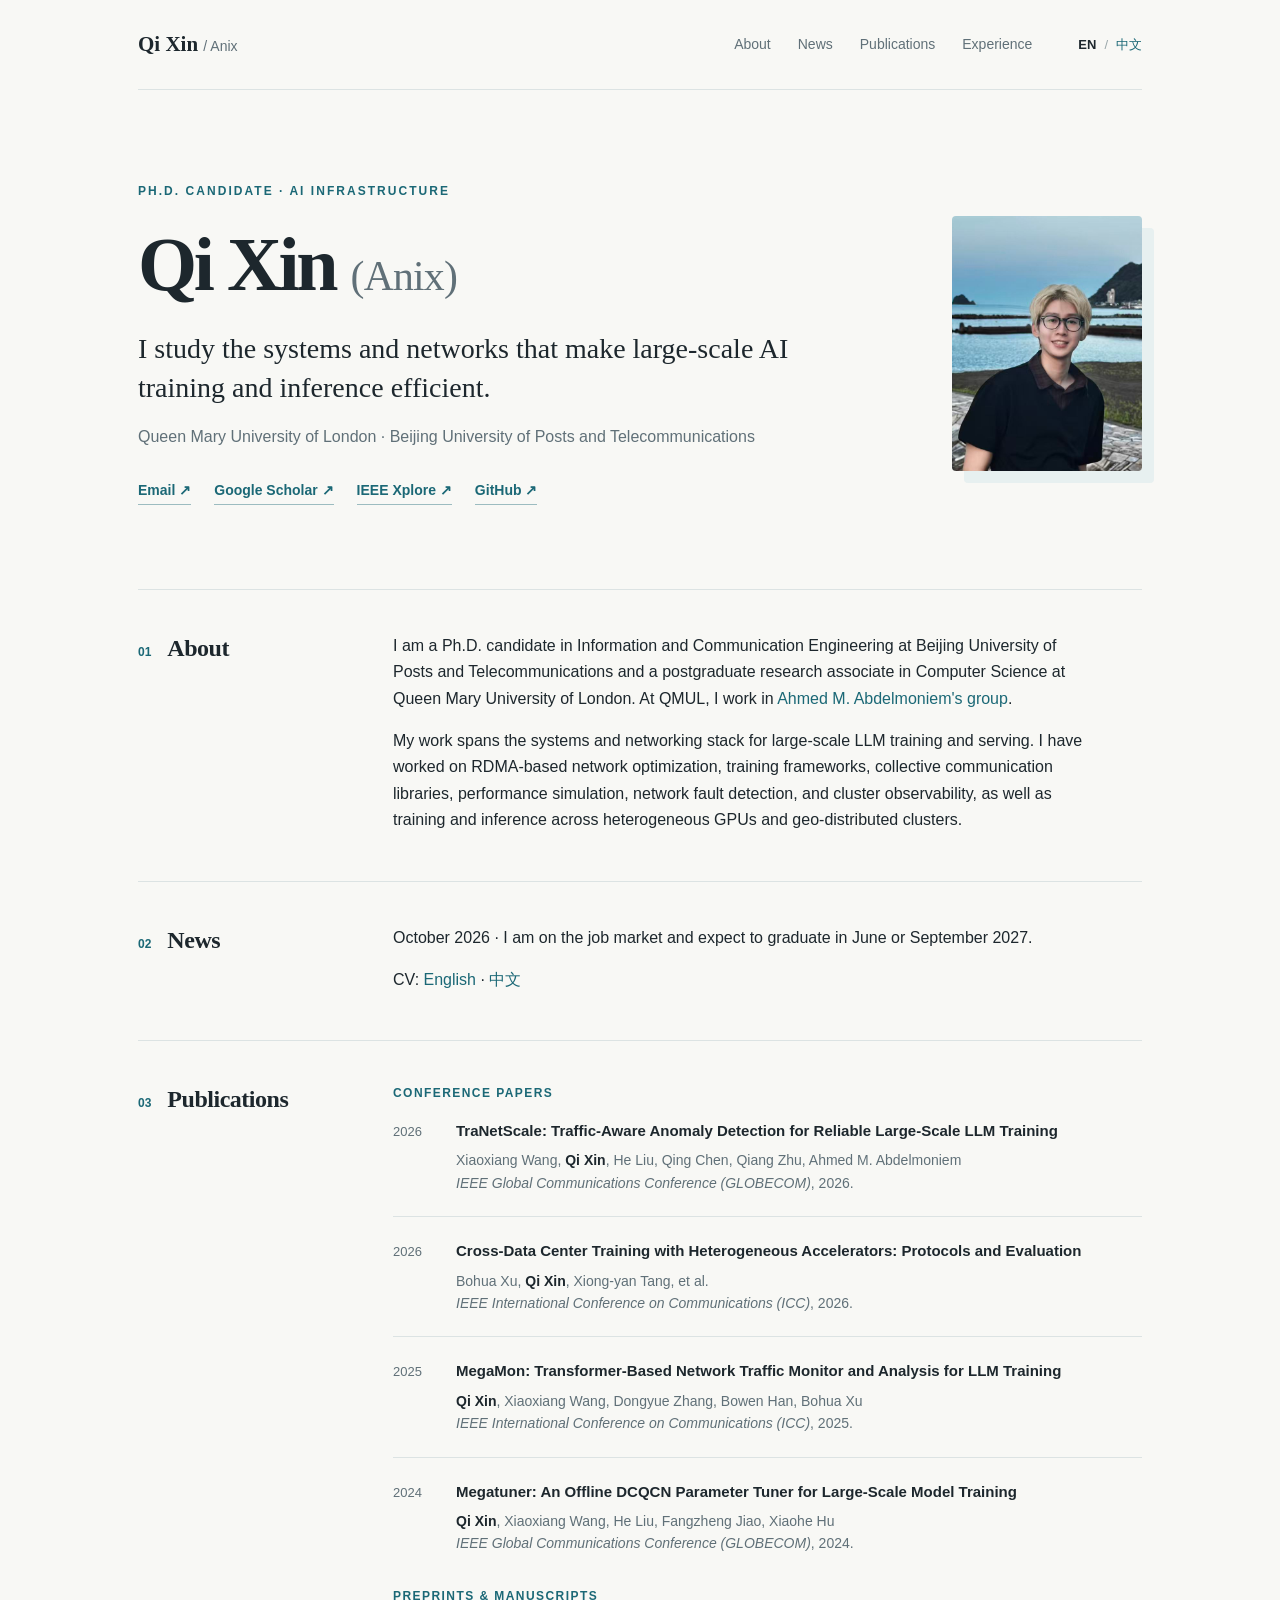
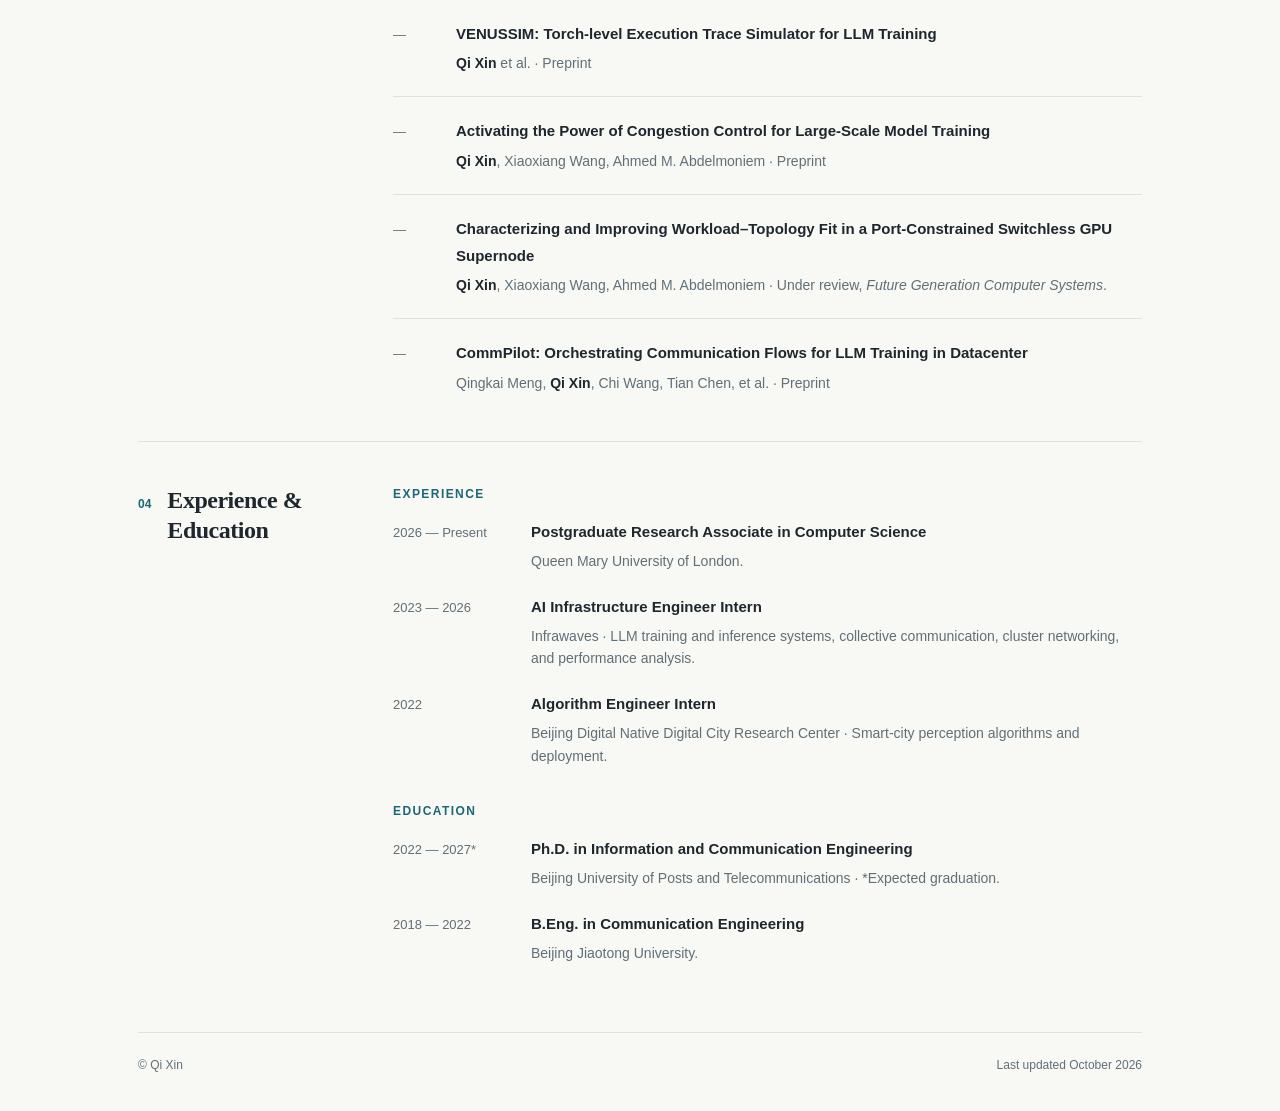
==== commit 42f65917: "Add bilingual job market news and CV links" ====
--- a/index.html
+++ b/index.html
@@ -14,7 +14,7 @@
     <header class="site-header">
       <a class="wordmark" href="#top">Qi Xin <span>/ Anix</span></a>
       <nav aria-label="Main navigation">
-        <a href="#about">About</a><a href="#publications">Publications</a><a href="#experience">Experience</a>
+        <a href="#about">About</a><a href="#news">News</a><a href="#publications">Publications</a><a href="#experience">Experience</a>
       </nav>
       <div class="language" aria-label="Language"><span aria-current="page">EN</span><span class="divider">/</span><a href="zh/">中文</a></div>
     </header>
@@ -39,13 +39,21 @@
       <section id="about" class="content-section" aria-labelledby="about-title">
         <div class="section-label"><span>01</span><h2 id="about-title">About</h2></div>
         <div class="section-body prose">
-          <p>I am a Ph.D. candidate in Information and Communication Engineering at Beijing University of Posts and Telecommunications and a postgraduate research associate in Computer Science at Queen Mary University of London. At QMUL, I work in <a href="https://ahmedcs.github.io/" target="_blank" rel="noopener noreferrer">Ahmed M. Abdelmoniem's group</a>.</p>
+          <p>I am a Ph.D. candidate in Information and Communication Engineering at Beijing University of Posts and Telecommunications and a postgraduate research associate in Computer Science at Queen Mary University of London. At QMUL, I work in <a href="https://sayed-sys-lab.github.io/" target="_blank" rel="noopener noreferrer">Ahmed M. Abdelmoniem's group</a>.</p>
           <p>My work spans the systems and networking stack for large-scale LLM training and serving. I have worked on RDMA-based network optimization, training frameworks, collective communication libraries, performance simulation, network fault detection, and cluster observability, as well as training and inference across heterogeneous GPUs and geo-distributed clusters.</p>
         </div>
       </section>
 
+      <section id="news" class="content-section" aria-labelledby="news-title">
+        <div class="section-label"><span>02</span><h2 id="news-title">News</h2></div>
+        <div class="section-body prose">
+          <p><time datetime="2026-10">October 2026</time> · I am on the job market and expect to graduate in June or September 2027.</p>
+          <p>CV: <a href="assets/Qi_Xin_CV.pdf" target="_blank" rel="noopener noreferrer">English</a> · <a href="assets/CV_CN.pdf" target="_blank" rel="noopener noreferrer">中文</a></p>
+        </div>
+      </section>
+
       <section id="publications" class="content-section" aria-labelledby="publications-title">
-        <div class="section-label"><span>02</span><h2 id="publications-title">Publications</h2></div>
+        <div class="section-label"><span>03</span><h2 id="publications-title">Publications</h2></div>
         <div class="section-body">
           <h3 class="subheading">Conference papers</h3>
           <ol class="publication-list">
@@ -65,7 +73,7 @@
       </section>
 
       <section id="experience" class="content-section" aria-labelledby="experience-title">
-        <div class="section-label"><span>03</span><h2 id="experience-title">Experience &amp; Education</h2></div>
+        <div class="section-label"><span>04</span><h2 id="experience-title">Experience &amp; Education</h2></div>
         <div class="section-body timeline">
           <h3 class="subheading">Experience</h3>
           <div class="timeline-item"><span class="date">2026 — Present</span><div><strong>Postgraduate Research Associate in Computer Science</strong><p>Queen Mary University of London.</p></div></div>
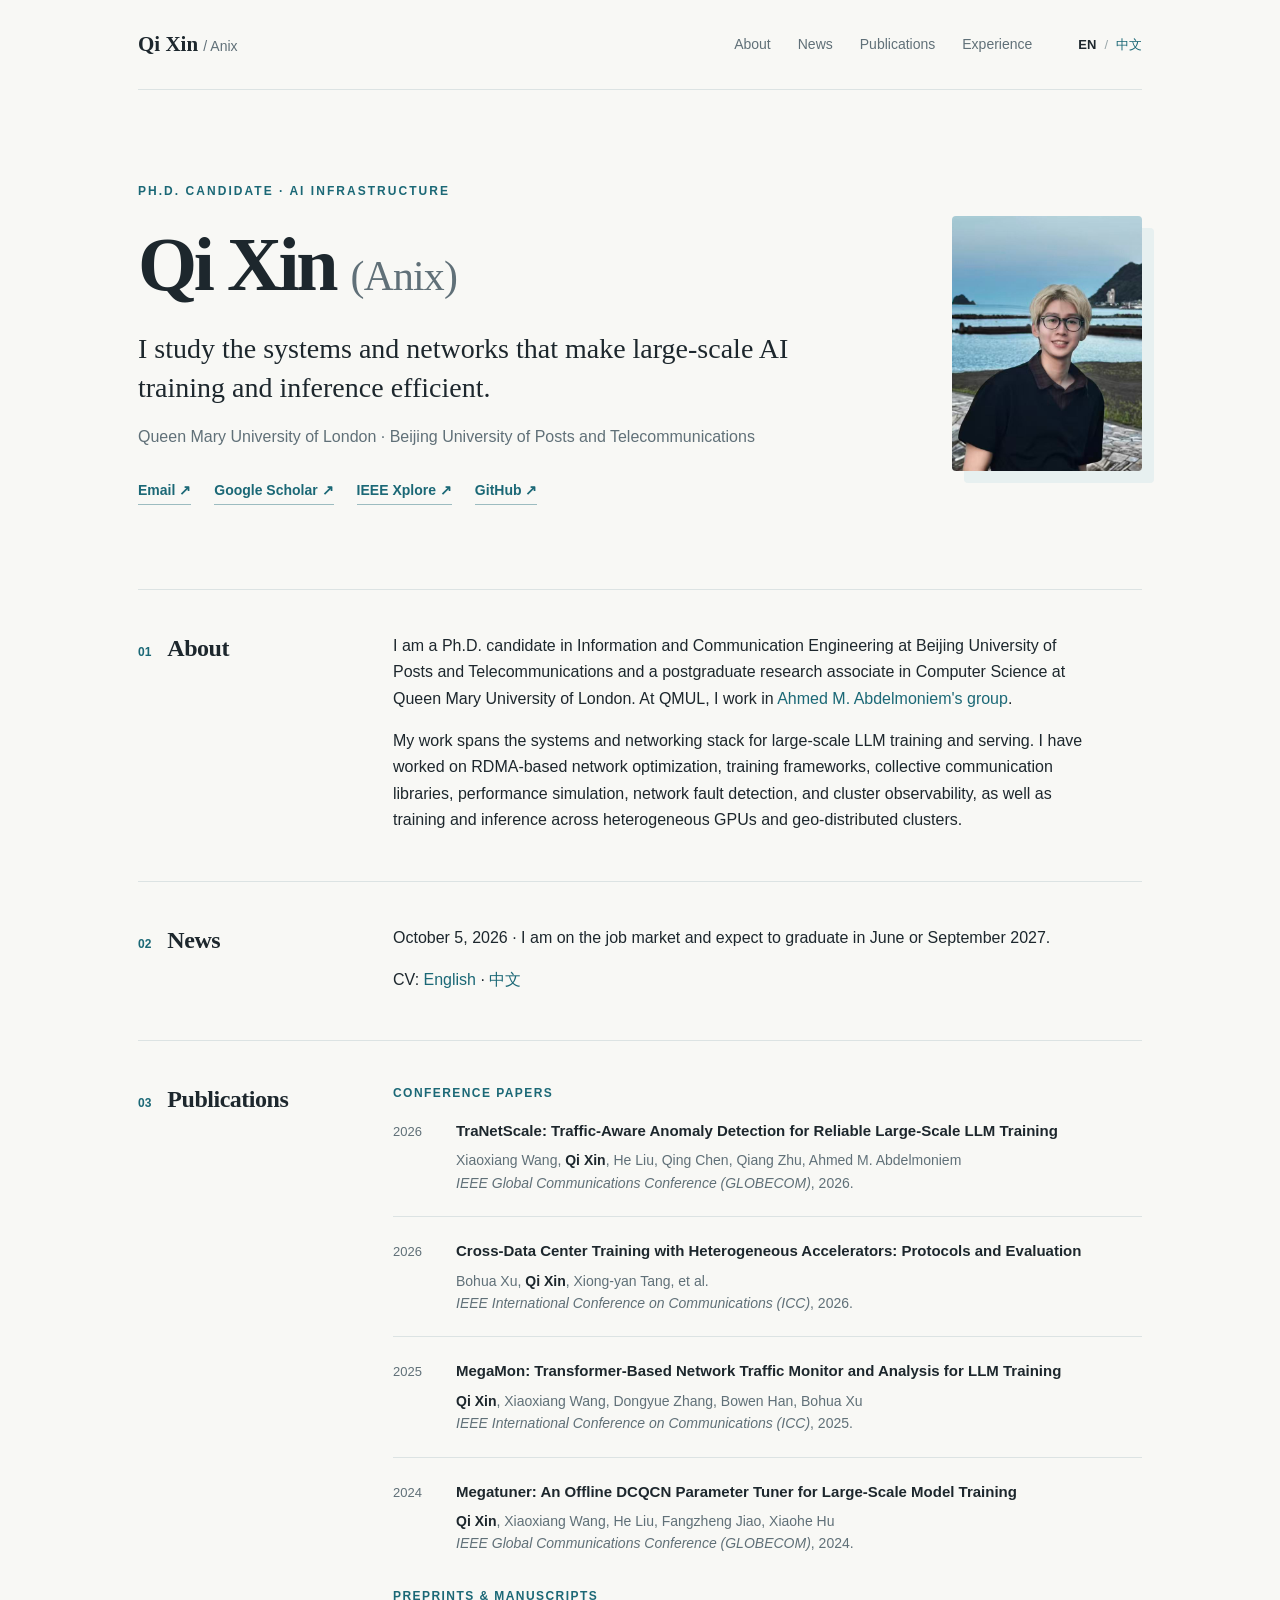
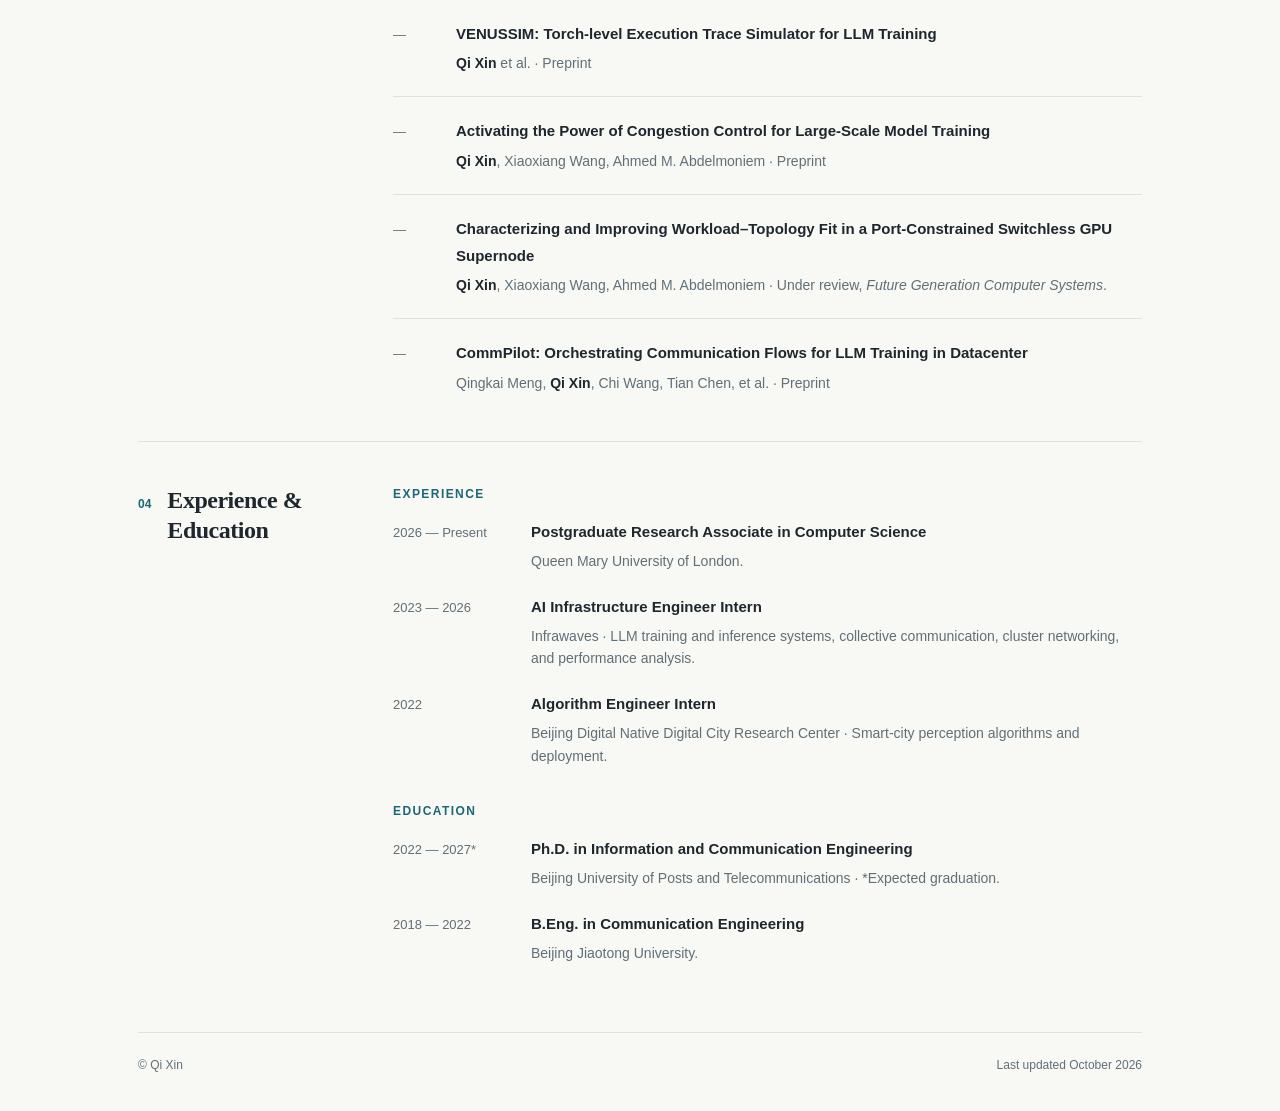
==== commit 637470c1: "Show full date on job market news" ====
--- a/index.html
+++ b/index.html
@@ -47,7 +47,7 @@
       <section id="news" class="content-section" aria-labelledby="news-title">
         <div class="section-label"><span>02</span><h2 id="news-title">News</h2></div>
         <div class="section-body prose">
-          <p><time datetime="2026-10">October 2026</time> · I am on the job market and expect to graduate in June or September 2027.</p>
+          <p><time datetime="2026-10-05">October 5, 2026</time> · I am on the job market and expect to graduate in June or September 2027.</p>
           <p>CV: <a href="assets/Qi_Xin_CV.pdf" target="_blank" rel="noopener noreferrer">English</a> · <a href="assets/CV_CN.pdf" target="_blank" rel="noopener noreferrer">中文</a></p>
         </div>
       </section>
